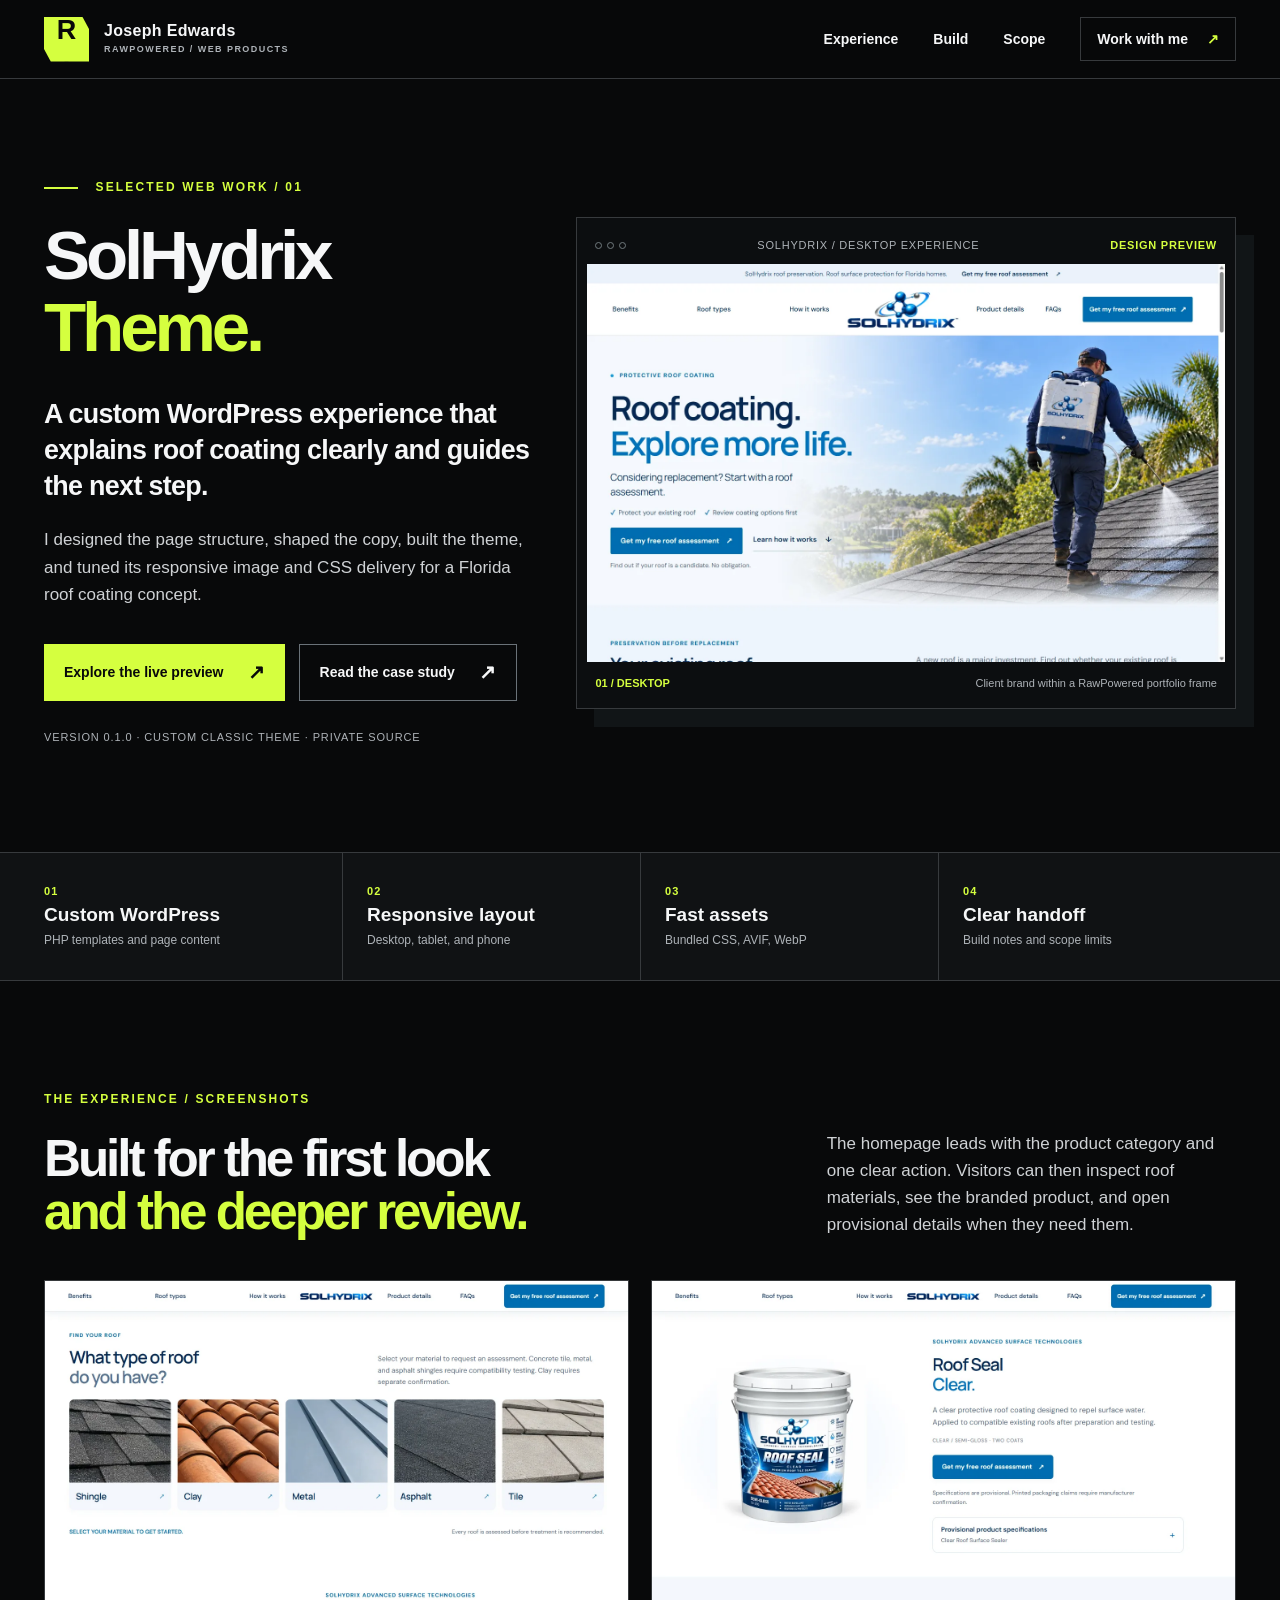
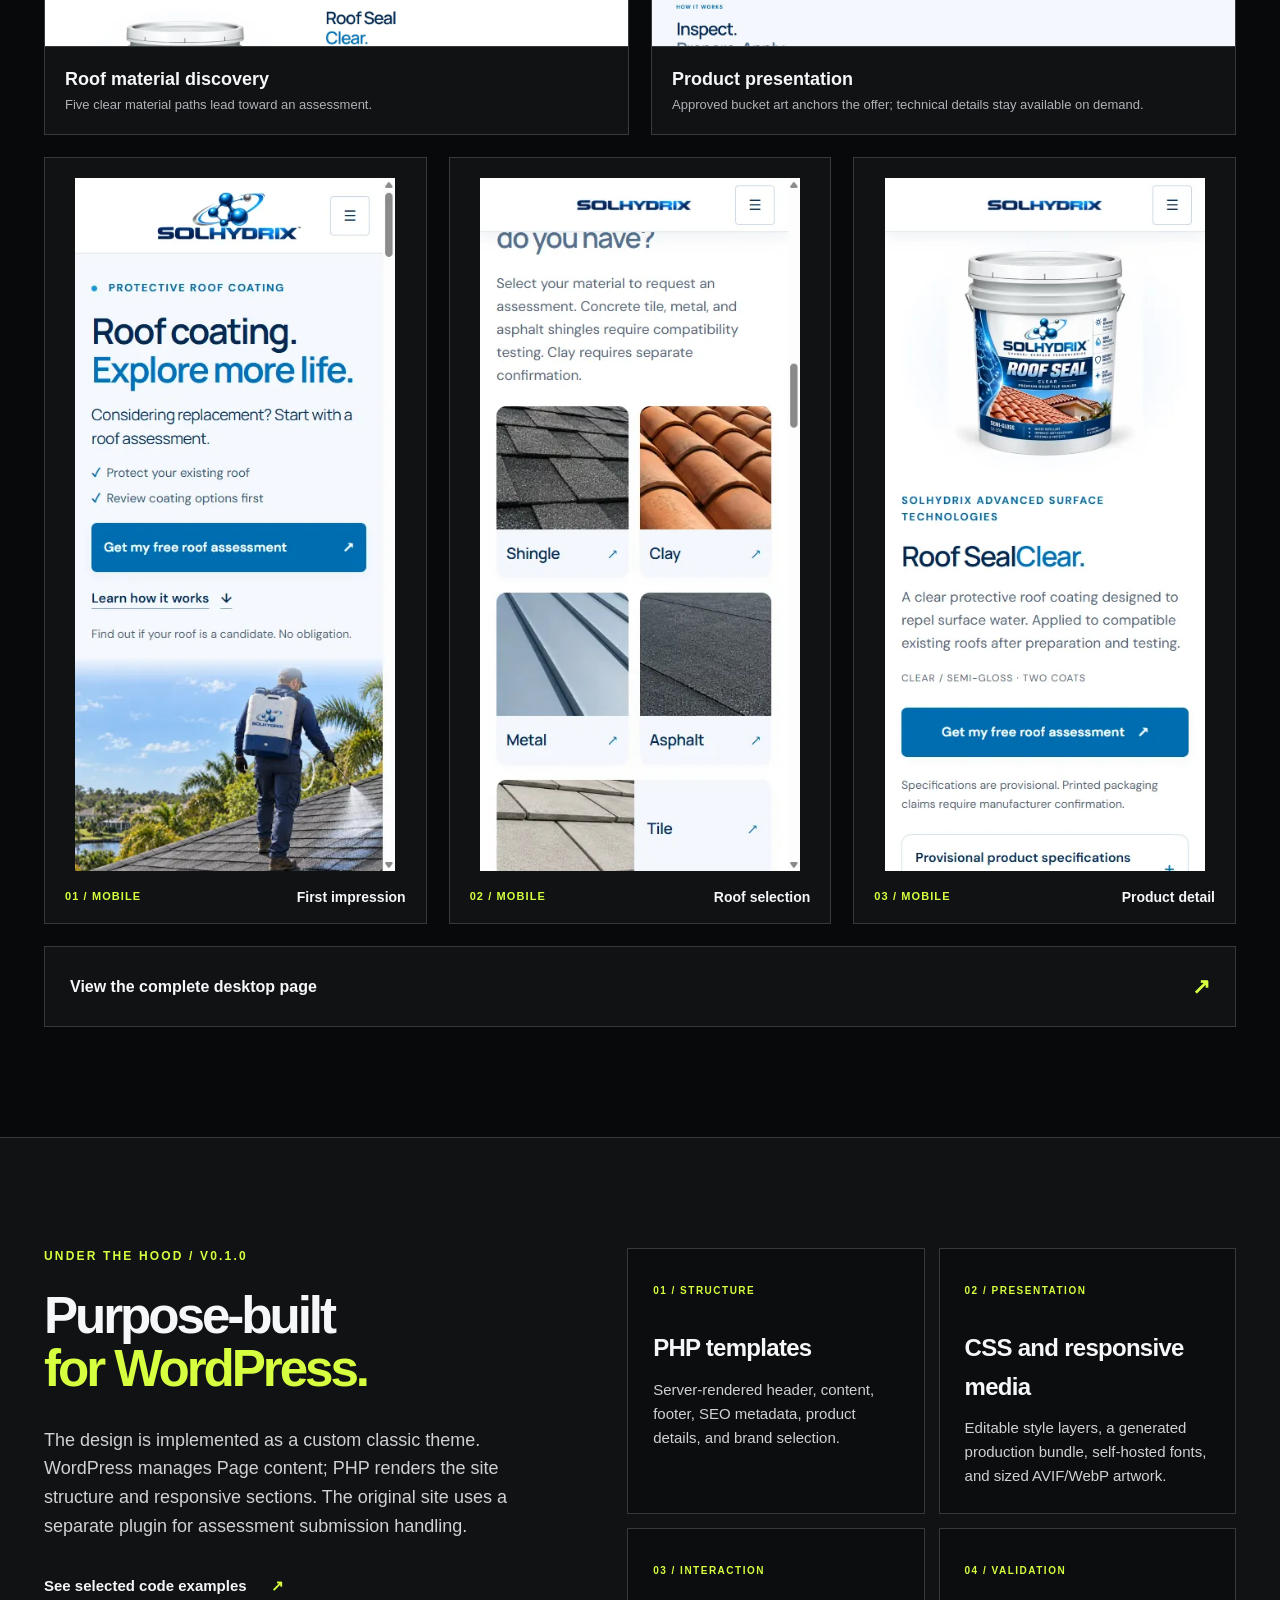
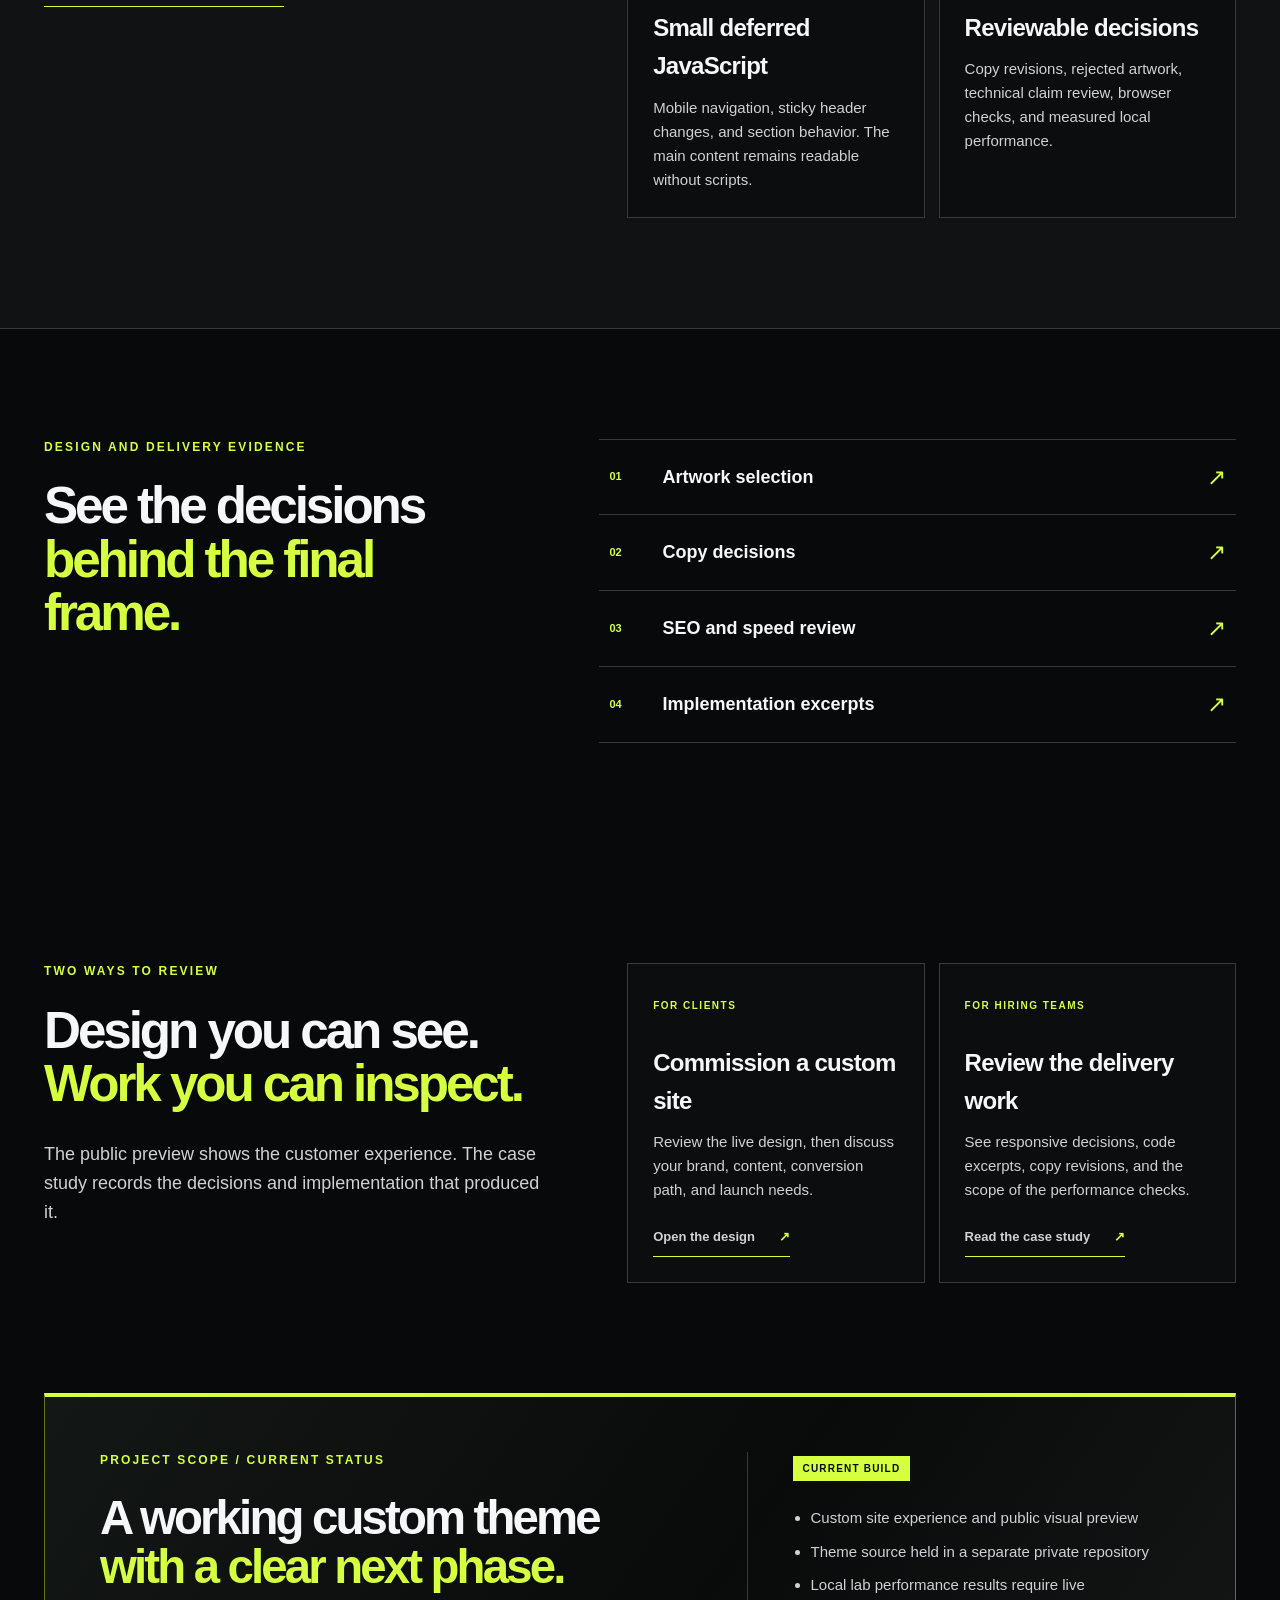
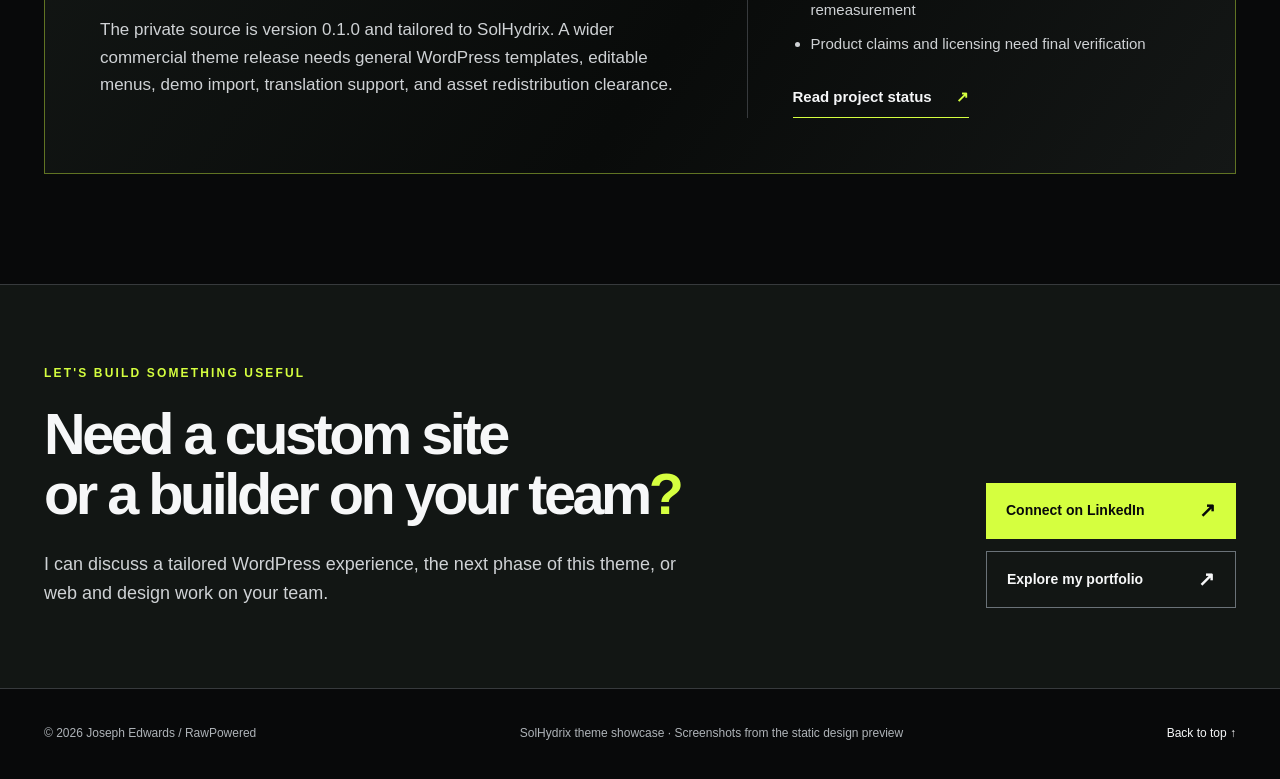
==== docs/theme.html @ f7dd192b "Add RawPowered branded theme showcase" ====
<!doctype html>
<html lang="en">
<head>
  <meta charset="utf-8">
  <meta name="viewport" content="width=device-width, initial-scale=1">
  <meta name="color-scheme" content="dark">
  <meta name="theme-color" content="#08090a">
  <meta name="description" content="Explore the SolHydrix custom WordPress theme by Joseph Edwards: responsive screenshots, the live design preview, build decisions, performance work, and project scope.">
  <link rel="canonical" href="https://rawpowered.github.io/SolHydrix-Showcase/theme.html">
  <title>SolHydrix Theme | Custom WordPress work by Joseph Edwards</title>
  <meta property="og:type" content="website">
  <meta property="og:title" content="SolHydrix Theme | Custom WordPress work">
  <meta property="og:description" content="A responsive roof coating website built as a custom WordPress theme. Explore the visual work, implementation, and project scope.">
  <meta property="og:url" content="https://rawpowered.github.io/SolHydrix-Showcase/theme.html">
  <meta property="og:image" content="https://rawpowered.github.io/SolHydrix-Showcase/theme-assets/desktop-hero.webp">
  <meta property="og:image:alt" content="SolHydrix desktop website hero with roof coating message and shingle application image">
  <link rel="icon" href="theme-assets/favicon.svg" type="image/svg+xml">
  <link rel="stylesheet" href="theme.css">
</head>
<body>
  <a class="skip-link" href="#main">Skip to content</a>
  <header class="topbar">
    <div class="shell topbar-inner">
      <a class="identity" href="https://github.com/RawPowered" aria-label="Joseph Edwards, RawPowered GitHub profile"><span class="identity-mark">R<span>.</span></span><span><strong>Joseph Edwards</strong><small>RAWPOWERED / WEB PRODUCTS</small></span></a>
      <nav aria-label="Showcase navigation">
        <a href="#experience">Experience</a>
        <a href="#build">Build</a>
        <a href="#scope">Scope</a>
        <a class="nav-contact" href="#contact">Work with me <span aria-hidden="true">↗</span></a>
      </nav>
    </div>
  </header>
  <main id="main">
    <section class="hero shell">
      <div class="hero-copy">
        <p class="kicker"><span class="kicker-line"></span> SELECTED WEB WORK / 01</p>
        <h1>SolHydrix <span>Theme.</span></h1>
        <p class="hero-lead">A custom WordPress experience that explains roof coating clearly and guides the next step.</p>
        <p class="hero-support">I designed the page structure, shaped the copy, built the theme, and tuned its responsive image and CSS delivery for a Florida roof coating concept.</p>
        <div class="hero-actions">
          <a class="button button-lime" href="index.html">Explore the live preview <span aria-hidden="true">↗</span></a>
          <a class="button button-outline" href="https://github.com/RawPowered/SolHydrix-Showcase">Read the case study <span aria-hidden="true">↗</span></a>
        </div>
        <p class="hero-footnote">Version 0.1.0 · Custom classic theme · Private source</p>
      </div>
      <figure class="hero-frame">
        <div class="browser-bar"><span class="browser-dots" aria-hidden="true"><i></i><i></i><i></i></span><span>SolHydrix / desktop experience</span><span class="browser-live">DESIGN PREVIEW</span></div>
        <img src="theme-assets/desktop-hero.webp" width="1440" height="900" alt="Desktop screenshot of the SolHydrix homepage with centered logo, clear roof coating headline, and shingle application visual" fetchpriority="high">
        <figcaption><span>01 / DESKTOP</span><span>Client brand within a RawPowered portfolio frame</span></figcaption>
      </figure>
    </section>

    <div class="proof-band" aria-label="Project capabilities">
      <div class="shell proof-grid">
        <div><span>01</span><strong>Custom WordPress</strong><small>PHP templates and page content</small></div>
        <div><span>02</span><strong>Responsive layout</strong><small>Desktop, tablet, and phone</small></div>
        <div><span>03</span><strong>Fast assets</strong><small>Bundled CSS, AVIF, WebP</small></div>
        <div><span>04</span><strong>Clear handoff</strong><small>Build notes and scope limits</small></div>
      </div>
    </div>

    <section id="experience" class="section shell">
      <div class="section-head">
        <div><p class="kicker">THE EXPERIENCE / SCREENSHOTS</p><h2>Built for the first look<br><span>and the deeper review.</span></h2></div>
        <p>The homepage leads with the product category and one clear action. Visitors can then inspect roof materials, see the branded product, and open provisional details when they need them.</p>
      </div>
      <div class="screenshot-grid">
        <figure class="shot shot-wide"><img src="theme-assets/roof-types.webp" width="1440" height="900" alt="Desktop SolHydrix roof materials section with shingle, clay, metal, asphalt, and tile cards" loading="lazy"><figcaption><strong>Roof material discovery</strong><span>Five clear material paths lead toward an assessment.</span></figcaption></figure>
        <figure class="shot shot-wide"><img src="theme-assets/product-section.webp" width="1440" height="900" alt="Desktop product section showing the SolHydrix Roof Seal Clear bucket and expandable provisional specifications" loading="lazy"><figcaption><strong>Product presentation</strong><span>Approved bucket art anchors the offer; technical details stay available on demand.</span></figcaption></figure>
      </div>
      <div class="mobile-gallery" aria-label="Mobile theme screenshots">
        <figure class="phone-shot"><img src="theme-assets/mobile-hero.webp" width="390" height="844" alt="Mobile SolHydrix hero with large roof coating message and assessment action" loading="lazy"><figcaption><span>01 / MOBILE</span><strong>First impression</strong></figcaption></figure>
        <figure class="phone-shot"><img src="theme-assets/mobile-materials.webp" width="390" height="844" alt="Mobile roof material cards in the SolHydrix theme" loading="lazy"><figcaption><span>02 / MOBILE</span><strong>Roof selection</strong></figcaption></figure>
        <figure class="phone-shot"><img src="theme-assets/mobile-product.webp" width="390" height="844" alt="Mobile product area with SolHydrix Roof Seal Clear bucket and call to action" loading="lazy"><figcaption><span>03 / MOBILE</span><strong>Product detail</strong></figcaption></figure>
      </div>
      <details class="full-view"><summary>View the complete desktop page <span aria-hidden="true">↗</span></summary><div class="full-image"><img src="theme-assets/full-page.webp" width="1440" height="5778" alt="Full-length desktop screenshot of the SolHydrix homepage from hero through footer" loading="lazy"></div></details>
    </section>

    <section id="build" class="section build-section">
      <div class="shell build-layout">
        <div class="build-intro"><p class="kicker">UNDER THE HOOD / V0.1.0</p><h2>Purpose-built<br><span>for WordPress.</span></h2><p>The design is implemented as a custom classic theme. WordPress manages Page content; PHP renders the site structure and responsive sections. The original site uses a separate plugin for assessment submission handling.</p><a class="text-link" href="https://github.com/RawPowered/SolHydrix-Showcase/tree/main/examples">See selected code examples <span aria-hidden="true">↗</span></a></div>
        <div class="build-cards">
          <article><span>01 / STRUCTURE</span><h3>PHP templates</h3><p>Server-rendered header, content, footer, SEO metadata, product details, and brand selection.</p></article>
          <article><span>02 / PRESENTATION</span><h3>CSS and responsive media</h3><p>Editable style layers, a generated production bundle, self-hosted fonts, and sized AVIF/WebP artwork.</p></article>
          <article><span>03 / INTERACTION</span><h3>Small deferred JavaScript</h3><p>Mobile navigation, sticky header changes, and section behavior. The main content remains readable without scripts.</p></article>
          <article><span>04 / VALIDATION</span><h3>Reviewable decisions</h3><p>Copy revisions, rejected artwork, technical claim review, browser checks, and measured local performance.</p></article>
        </div>
      </div>
    </section>

    <section class="section shell evidence-section">
      <div><p class="kicker">DESIGN AND DELIVERY EVIDENCE</p><h2>See the decisions<br><span>behind the final frame.</span></h2></div>
      <div class="evidence-links">
        <a href="https://github.com/RawPowered/SolHydrix-Showcase/tree/main/showcase/rejected-artwork"><span>01</span><strong>Artwork selection</strong><span class="arrow" aria-hidden="true">↗</span></a>
        <a href="https://github.com/RawPowered/SolHydrix-Showcase/tree/main/showcase/copywriting"><span>02</span><strong>Copy decisions</strong><span class="arrow" aria-hidden="true">↗</span></a>
        <a href="https://github.com/RawPowered/SolHydrix-Showcase/tree/main/showcase/optimizations"><span>03</span><strong>SEO and speed review</strong><span class="arrow" aria-hidden="true">↗</span></a>
        <a href="https://github.com/RawPowered/SolHydrix-Showcase/tree/main/examples"><span>04</span><strong>Implementation excerpts</strong><span class="arrow" aria-hidden="true">↗</span></a>
      </div>
    </section>

    <section class="section shell build-layout" aria-label="For clients and hiring teams">
      <div class="build-intro"><p class="kicker">TWO WAYS TO REVIEW</p><h2>Design you can see.<br><span>Work you can inspect.</span></h2><p>The public preview shows the customer experience. The case study records the decisions and implementation that produced it.</p></div>
      <div class="build-cards">
        <article><span>FOR CLIENTS</span><h3>Commission a custom site</h3><p>Review the live design, then discuss your brand, content, conversion path, and launch needs.</p><p><a class="text-link" href="index.html">Open the design <span aria-hidden="true">↗</span></a></p></article>
        <article><span>FOR HIRING TEAMS</span><h3>Review the delivery work</h3><p>See responsive decisions, code excerpts, copy revisions, and the scope of the performance checks.</p><p><a class="text-link" href="https://github.com/RawPowered/SolHydrix-Showcase">Read the case study <span aria-hidden="true">↗</span></a></p></article>
      </div>
    </section>

    <section id="scope" class="section shell scope-section">
      <div class="scope-card"><div><p class="kicker">PROJECT SCOPE / CURRENT STATUS</p><h2>A working custom theme<br><span>with a clear next phase.</span></h2><p>The private source is version 0.1.0 and tailored to SolHydrix. A wider commercial theme release needs general WordPress templates, editable menus, demo import, translation support, and asset redistribution clearance.</p></div><div class="scope-side"><span class="scope-tag">CURRENT BUILD</span><ul><li>Custom site experience and public visual preview</li><li>Theme source held in a separate private repository</li><li>Local lab performance results require live remeasurement</li><li>Product claims and licensing need final verification</li></ul><a class="text-link" href="https://github.com/RawPowered/SolHydrix-Showcase#launch-status">Read project status <span aria-hidden="true">↗</span></a></div></div>
    </section>

    <section id="contact" class="contact-section"><div class="shell contact-layout"><div><p class="kicker">LET'S BUILD SOMETHING USEFUL</p><h2>Need a custom site<br>or a builder on your team<span>?</span></h2><p>I can discuss a tailored WordPress experience, the next phase of this theme, or web and design work on your team.</p></div><div class="contact-actions"><a class="button button-lime" href="https://www.linkedin.com/in/josephedwardscto/">Connect on LinkedIn <span aria-hidden="true">↗</span></a><a class="button button-outline" href="https://github.com/RawPowered">Explore my portfolio <span aria-hidden="true">↗</span></a></div></div></section>
  </main>
  <footer class="footer"><div class="shell footer-inner"><span>© 2026 Joseph Edwards / RawPowered</span><span>SolHydrix theme showcase · Screenshots from the static design preview</span><a href="#main">Back to top ↑</a></div></footer>
</body>
</html>
---- docs/theme.css ----
:root{--bg:#08090a;--panel:#101214;--panel-2:#15181a;--line:#373a3d;--lime:#d5ff3f;--white:#f6f7f8;--body:#cfd2d5;--muted:#aeb3b8;--max:1320px}*{box-sizing:border-box}html{scroll-behavior:smooth;scroll-padding-top:90px}body{margin:0;background:var(--bg);color:var(--white);font-family:Arial,Helvetica,sans-serif;font-size:18px;line-height:1.6;-webkit-font-smoothing:antialiased}a{color:inherit;text-decoration:none}img{display:block;max-width:100%;height:auto}button,a,summary{ -webkit-tap-highlight-color:transparent}a:focus-visible,summary:focus-visible{outline:3px solid var(--lime);outline-offset:5px}.shell{width:min(var(--max),calc(100% - 88px));margin-inline:auto}.skip-link{position:fixed;left:18px;top:-100px;background:var(--lime);color:#08090a;padding:12px;z-index:1000}.skip-link:focus{top:12px}.topbar{border-bottom:1px solid var(--line);background:#08090aed;position:sticky;top:0;z-index:50;backdrop-filter:blur(14px)}.topbar-inner{min-height:78px;display:flex;align-items:center;justify-content:space-between;gap:25px}.identity{display:flex;align-items:center;gap:15px}.identity-mark{display:grid;place-items:center;width:45px;height:45px;background:var(--lime);color:var(--bg);font-size:27px;line-height:1;font-weight:900;clip-path:polygon(0 0,85% 0,100% 28%,100% 100%,15% 100%,0 72%)}.identity-mark span{color:#08090a}.identity strong{display:block;font-size:16px;letter-spacing:.02em;line-height:1.3}.identity small{display:block;color:var(--muted);letter-spacing:.16em;font-size:9px;font-weight:700}.topbar nav{display:flex;align-items:center;gap:35px;font-size:14px;font-weight:700}.topbar nav a:hover,.text-link:hover,.footer a:hover{color:var(--lime)}.topbar nav .nav-contact{border:1px solid var(--line);padding:10px 16px}.nav-contact span{color:var(--lime);margin-left:15px}.hero{display:grid;grid-template-columns:minmax(0,.85fr) minmax(0,1.15fr);gap:45px;align-items:center;padding-block:100px 105px}.kicker{color:var(--lime);font-size:12px;line-height:1.4;font-weight:800;letter-spacing:.18em;margin:0 0 24px}.kicker-line{display:inline-block;width:34px;height:2px;background:var(--lime);vertical-align:middle;margin-right:12px}.hero h1,.section h2,.contact-section h2{font-size:clamp(48px,5.4vw,82px);line-height:1.04;letter-spacing:-.06em;margin:0;font-weight:800}.hero h1 span,.section h2 span,.contact-section h2 span{color:var(--lime)}.hero-lead{font-size:clamp(24px,2.1vw,32px);line-height:1.35;letter-spacing:-.025em;margin:32px 0 22px;max-width:580px;font-weight:700}.hero-support{color:var(--body);font-size:17px;max-width:580px;margin:0}.hero-actions{display:flex;flex-wrap:wrap;gap:14px;margin-top:36px}.button{display:inline-flex;align-items:center;justify-content:space-between;gap:24px;min-height:56px;padding:14px 20px;font-size:14px;font-weight:800;line-height:1.35;transition:transform .2s ease,border-color .2s ease,background .2s ease}.button:hover{transform:translateY(-3px)}.button-lime{background:var(--lime);color:var(--bg)}.button-lime:hover{background:#e4ff79}.button-outline{border:1px solid #6a7278;color:var(--white)}.button-outline:hover{border-color:var(--lime)}.button span{font-size:20px}.hero-footnote{font-size:11px;color:var(--muted);letter-spacing:.08em;text-transform:uppercase;margin:28px 0 0}.hero-frame{border:1px solid var(--line);background:#0c0e10;padding:10px;margin:0;box-shadow:18px 18px 0 #111517}.browser-bar{display:flex;align-items:center;justify-content:space-between;gap:12px;min-height:36px;padding:0 8px;color:var(--muted);font-size:11px;letter-spacing:.07em;text-transform:uppercase}.browser-dots{display:flex;gap:5px}.browser-dots i{width:7px;height:7px;border:1px solid #717a7e;border-radius:50%}.browser-live{color:var(--lime);font-weight:700}.hero-frame img{width:100%;aspect-ratio:16/10;object-fit:cover;object-position:top}.hero-frame figcaption{display:flex;justify-content:space-between;gap:10px;color:var(--muted);font-size:11px;padding:13px 8px 5px}.hero-frame figcaption span:first-child{color:var(--lime);font-weight:800}.proof-band{border-block:1px solid var(--line);background:var(--panel)}.proof-grid{display:grid;grid-template-columns:repeat(4,1fr)}.proof-grid>div{display:flex;flex-direction:column;gap:3px;padding:30px 24px;border-left:1px solid var(--line)}.proof-grid>div:first-child{border-left:0;padding-left:0}.proof-grid span{color:var(--lime);font-size:11px;font-weight:800;letter-spacing:.1em}.proof-grid strong{font-size:19px;line-height:1.3}.proof-grid small{color:var(--muted);font-size:12px}.section{padding-block:110px}.section-head{display:grid;grid-template-columns:1.1fr .65fr;gap:90px;align-items:end;margin-bottom:42px}.section h2{font-size:clamp(40px,4vw,60px)}.section-head>p{color:var(--body);max-width:520px;margin:0;font-size:17px}.screenshot-grid{display:grid;grid-template-columns:repeat(2,minmax(0,1fr));gap:22px}.shot{margin:0;border:1px solid var(--line);background:var(--panel)}.shot img{width:100%;aspect-ratio:16/10;object-fit:cover;object-position:top}.shot figcaption{display:flex;flex-direction:column;gap:2px;padding:18px 20px;border-top:1px solid var(--line)}.shot figcaption strong{font-size:18px}.shot figcaption span{font-size:13px;color:var(--muted)}.mobile-gallery{display:grid;grid-template-columns:repeat(3,minmax(0,1fr));gap:22px;margin-top:22px}.phone-shot{margin:0;background:var(--panel);border:1px solid var(--line);padding:20px 20px 0}.phone-shot img{width:min(100%,320px);margin:auto;aspect-ratio:390/844;object-fit:contain;object-position:top;background:#fff}.phone-shot figcaption{display:flex;justify-content:space-between;align-items:center;gap:10px;padding:15px 0;color:var(--white);font-size:14px}.phone-shot figcaption span{color:var(--lime);font-size:11px;font-weight:800;letter-spacing:.1em}.full-view{margin-top:22px;border:1px solid var(--line);background:var(--panel)}.full-view summary{padding:22px 25px;cursor:pointer;display:flex;align-items:center;justify-content:space-between;font-size:16px;font-weight:800;list-style:none}.full-view summary::-webkit-details-marker{display:none}.full-view summary span{color:var(--lime);font-size:22px}.full-image{padding:15px;max-height:1200px;overflow:auto;border-top:1px solid var(--line)}.full-image img{width:100%;height:auto}.build-section{background:#101214;border-block:1px solid var(--line)}.build-layout{display:grid;grid-template-columns:minmax(0,.9fr) minmax(0,1.1fr);gap:85px}.build-intro>p:not(.kicker){color:var(--body);font-size:18px;max-width:560px;margin:30px 0}.text-link{display:inline-block;font-size:15px;font-weight:800;border-bottom:1px solid var(--lime);padding-bottom:8px}.text-link span{color:var(--lime);margin-left:20px}.build-cards{display:grid;grid-template-columns:repeat(2,minmax(0,1fr));gap:14px}.build-cards article{border:1px solid var(--line);padding:25px;background:#0b0d0e}.build-cards article>span{color:var(--lime);font-size:10px;font-weight:800;letter-spacing:.15em}.build-cards h3{margin:26px 0 10px;font-size:24px;letter-spacing:-.03em}.build-cards p{color:var(--body);font-size:15px;line-height:1.6;margin:0}.build-cards article p + p{margin-top:22px}.build-cards .text-link{font-size:13px}.evidence-section{display:grid;grid-template-columns:.85fr 1.15fr;gap:85px}.evidence-links{border-top:1px solid var(--line)}.evidence-links a{display:grid;grid-template-columns:38px 1fr auto;align-items:center;gap:15px;padding:19px 10px;border-bottom:1px solid var(--line)}.evidence-links a:hover{background:#15181a}.evidence-links span:first-child{color:var(--lime);font-size:11px;font-weight:800}.evidence-links strong{font-size:18px}.evidence-links .arrow{color:var(--lime);font-size:23px}.scope-section{padding-top:0}.scope-card{border:1px solid #607323;border-top:4px solid var(--lime);display:grid;grid-template-columns:1.15fr .85fr;gap:60px;padding:55px;background:linear-gradient(125deg,#131715,#090b0a 55%,#141716)}.scope-card h2{font-size:clamp(38px,3.7vw,58px)}.scope-card>div>p:not(.kicker){color:var(--body);font-size:17px;max-width:700px;margin:25px 0 0}.scope-side{border-left:1px solid var(--line);padding-left:45px}.scope-tag{color:var(--bg);background:var(--lime);font-size:10px;font-weight:800;letter-spacing:.12em;padding:7px 10px}.scope-side ul{padding-left:18px;color:var(--body);font-size:15px;line-height:1.65;margin:25px 0}.scope-side li{margin-bottom:9px}.contact-section{border-top:1px solid var(--line);background:#121614;padding-block:80px}.contact-layout{display:grid;grid-template-columns:1fr auto;gap:60px;align-items:end}.contact-section h2{font-size:clamp(42px,4.5vw,68px)}.contact-section p:not(.kicker){color:var(--body);max-width:670px;margin:25px 0 0}.contact-actions{display:flex;flex-direction:column;gap:12px;min-width:250px}.footer{border-top:1px solid var(--line)}.footer-inner{min-height:90px;display:flex;align-items:center;justify-content:space-between;gap:25px;color:var(--muted);font-size:12px}.footer a{color:var(--white)}@media(max-width:1180px){.hero{grid-template-columns:1fr;gap:55px}.hero-copy{max-width:800px}.hero-frame{max-width:900px}.build-layout,.evidence-section{gap:50px}}@media(max-width:850px){.shell{width:min(var(--max),calc(100% - 44px))}.topbar nav{gap:18px}.topbar nav a:not(.nav-contact){display:none}.hero{padding-block:70px}.proof-grid{grid-template-columns:repeat(2,1fr)}.proof-grid>div:nth-child(3){border-left:0}.proof-grid>div:nth-child(n+3){border-top:1px solid var(--line)}.section{padding-block:75px}.section-head,.build-layout,.evidence-section,.scope-card,.contact-layout{grid-template-columns:1fr;gap:35px}.scope-side{border-left:0;border-top:1px solid var(--line);padding:28px 0 0}.screenshot-grid{grid-template-columns:1fr}.mobile-gallery{gap:12px}.phone-shot{padding:10px 10px 0}.phone-shot figcaption{display:block;font-size:12px}.phone-shot figcaption span{display:block;margin-bottom:4px}.contact-actions{flex-direction:row;min-width:0}.footer-inner{flex-wrap:wrap;padding-block:25px}}@media(max-width:570px){body{font-size:16px}.topbar-inner{min-height:70px}.identity strong{font-size:14px}.identity small{font-size:8px}.identity-mark{width:39px;height:39px;font-size:23px}.topbar nav .nav-contact{font-size:12px;padding:8px}.nav-contact span{margin-left:5px}.hero{padding-block:53px 65px;gap:40px}.hero h1{font-size:clamp(50px,12vw,68px)}.hero-lead{font-size:25px;margin:26px 0 18px}.hero-support{font-size:16px}.hero-actions{display:grid;grid-template-columns:1fr}.hero-footnote{font-size:10px}.browser-bar{font-size:8px}.browser-live{display:none}.hero-frame{box-shadow:8px 8px 0 #111517}.hero-frame figcaption{font-size:9px}.hero-frame figcaption span:last-child{display:none}.proof-grid>div{padding:22px 12px}.proof-grid>div:first-child{padding-left:0}.proof-grid strong{font-size:15px}.proof-grid small{font-size:11px}.section{padding-block:65px}.section h2{font-size:clamp(40px,9vw,52px)}.section-head{gap:24px;margin-bottom:30px}.section-head>p{font-size:16px}.shot figcaption{padding:15px}.shot figcaption strong{font-size:16px}.mobile-gallery{grid-template-columns:repeat(2,minmax(0,1fr))}.phone-shot:last-child{grid-column:1/-1;max-width:250px;justify-self:center}.build-cards{grid-template-columns:1fr}.evidence-links strong{font-size:16px}.scope-card{padding:28px 22px}.scope-card>div>p:not(.kicker){font-size:16px}.contact-section{padding-block:65px}.contact-actions{flex-direction:column}.footer-inner{display:block}.footer-inner span{display:block;margin-bottom:9px}}@media(prefers-reduced-motion:reduce){html{scroll-behavior:auto}*,*:before,*:after{transition:none!important}}
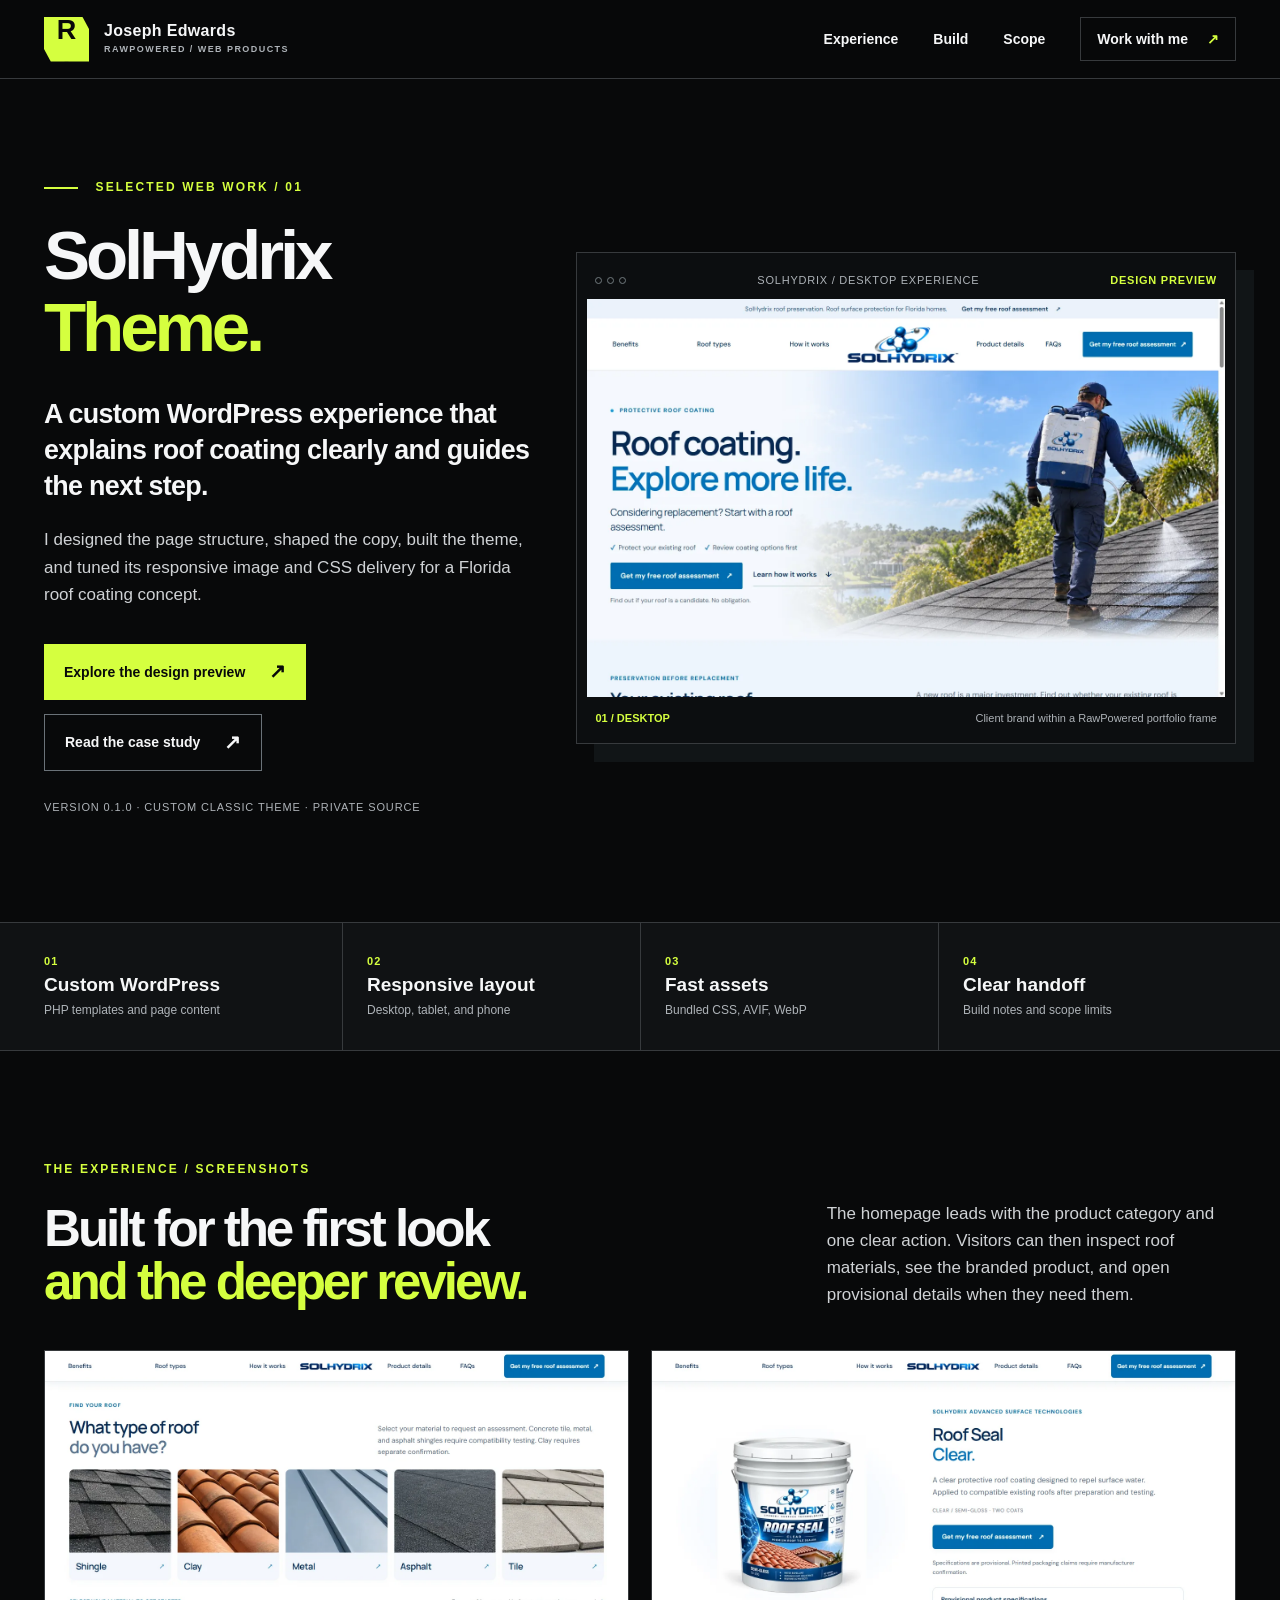
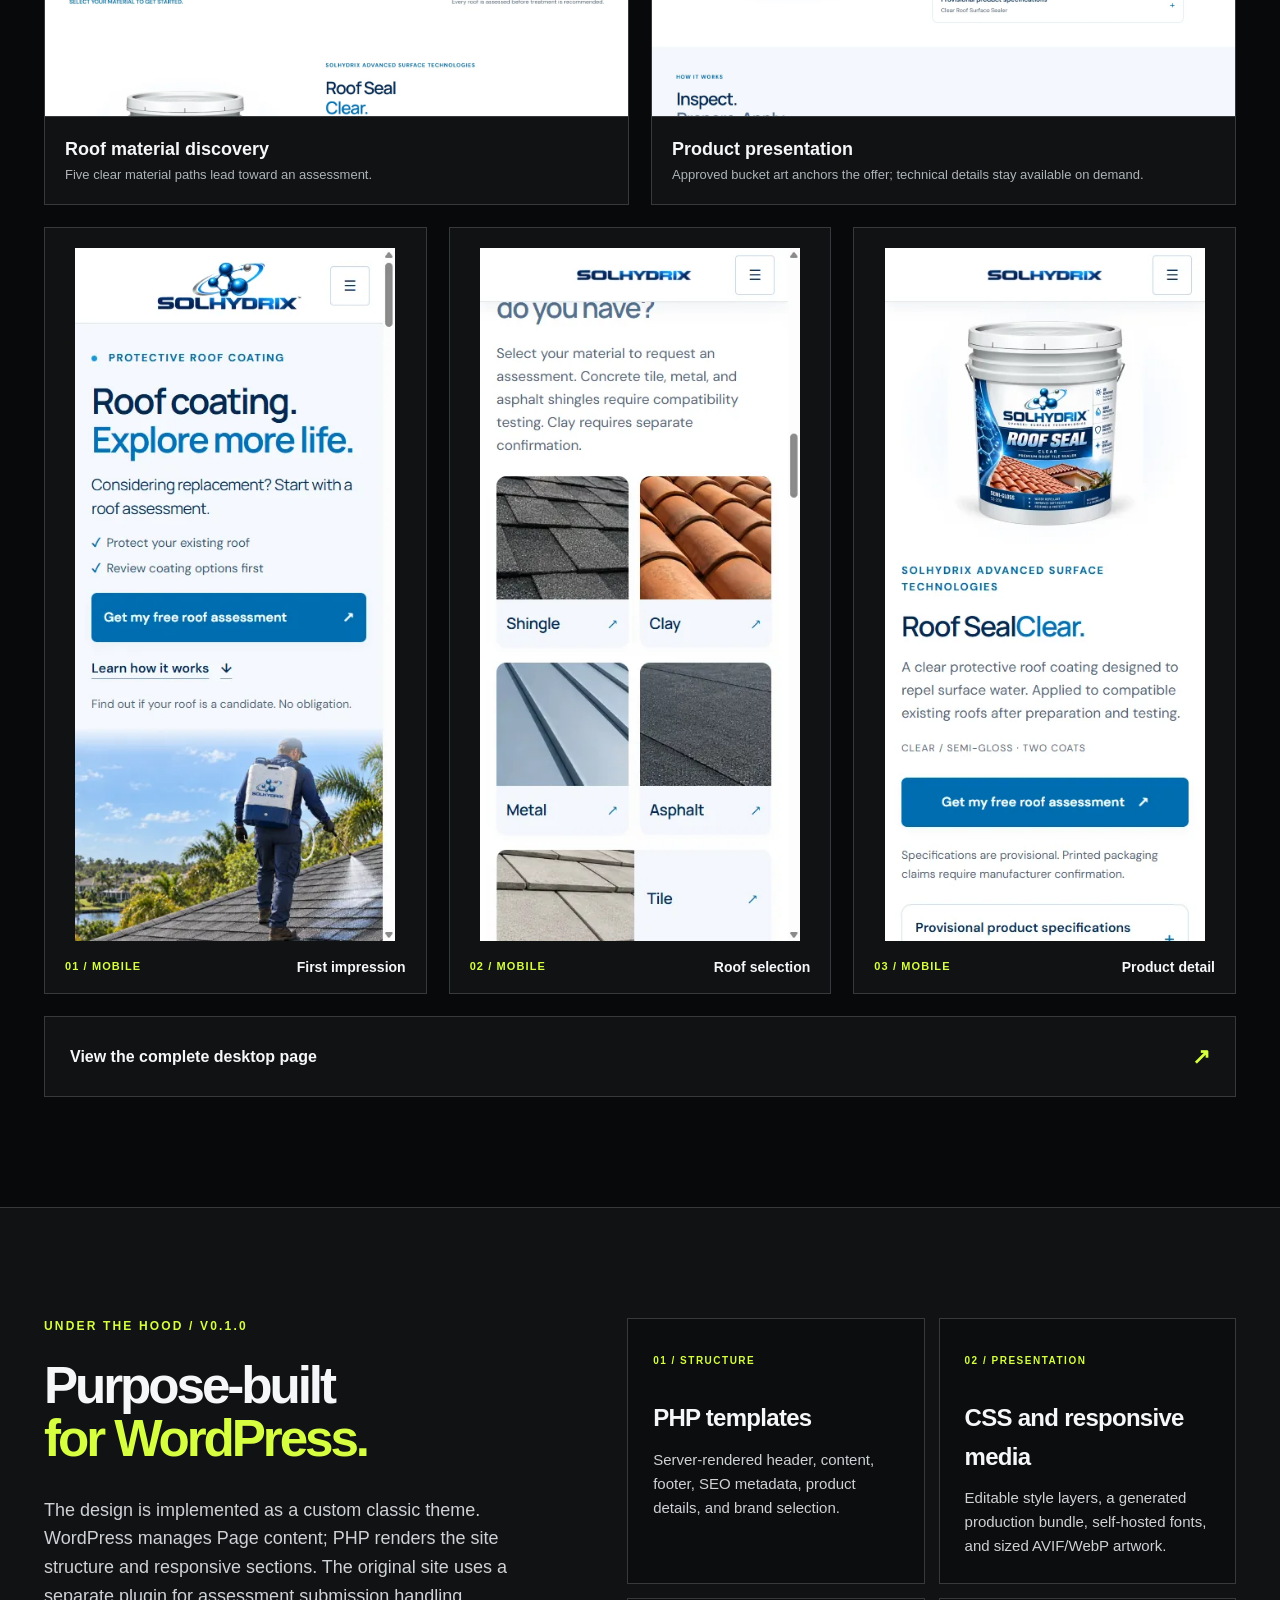
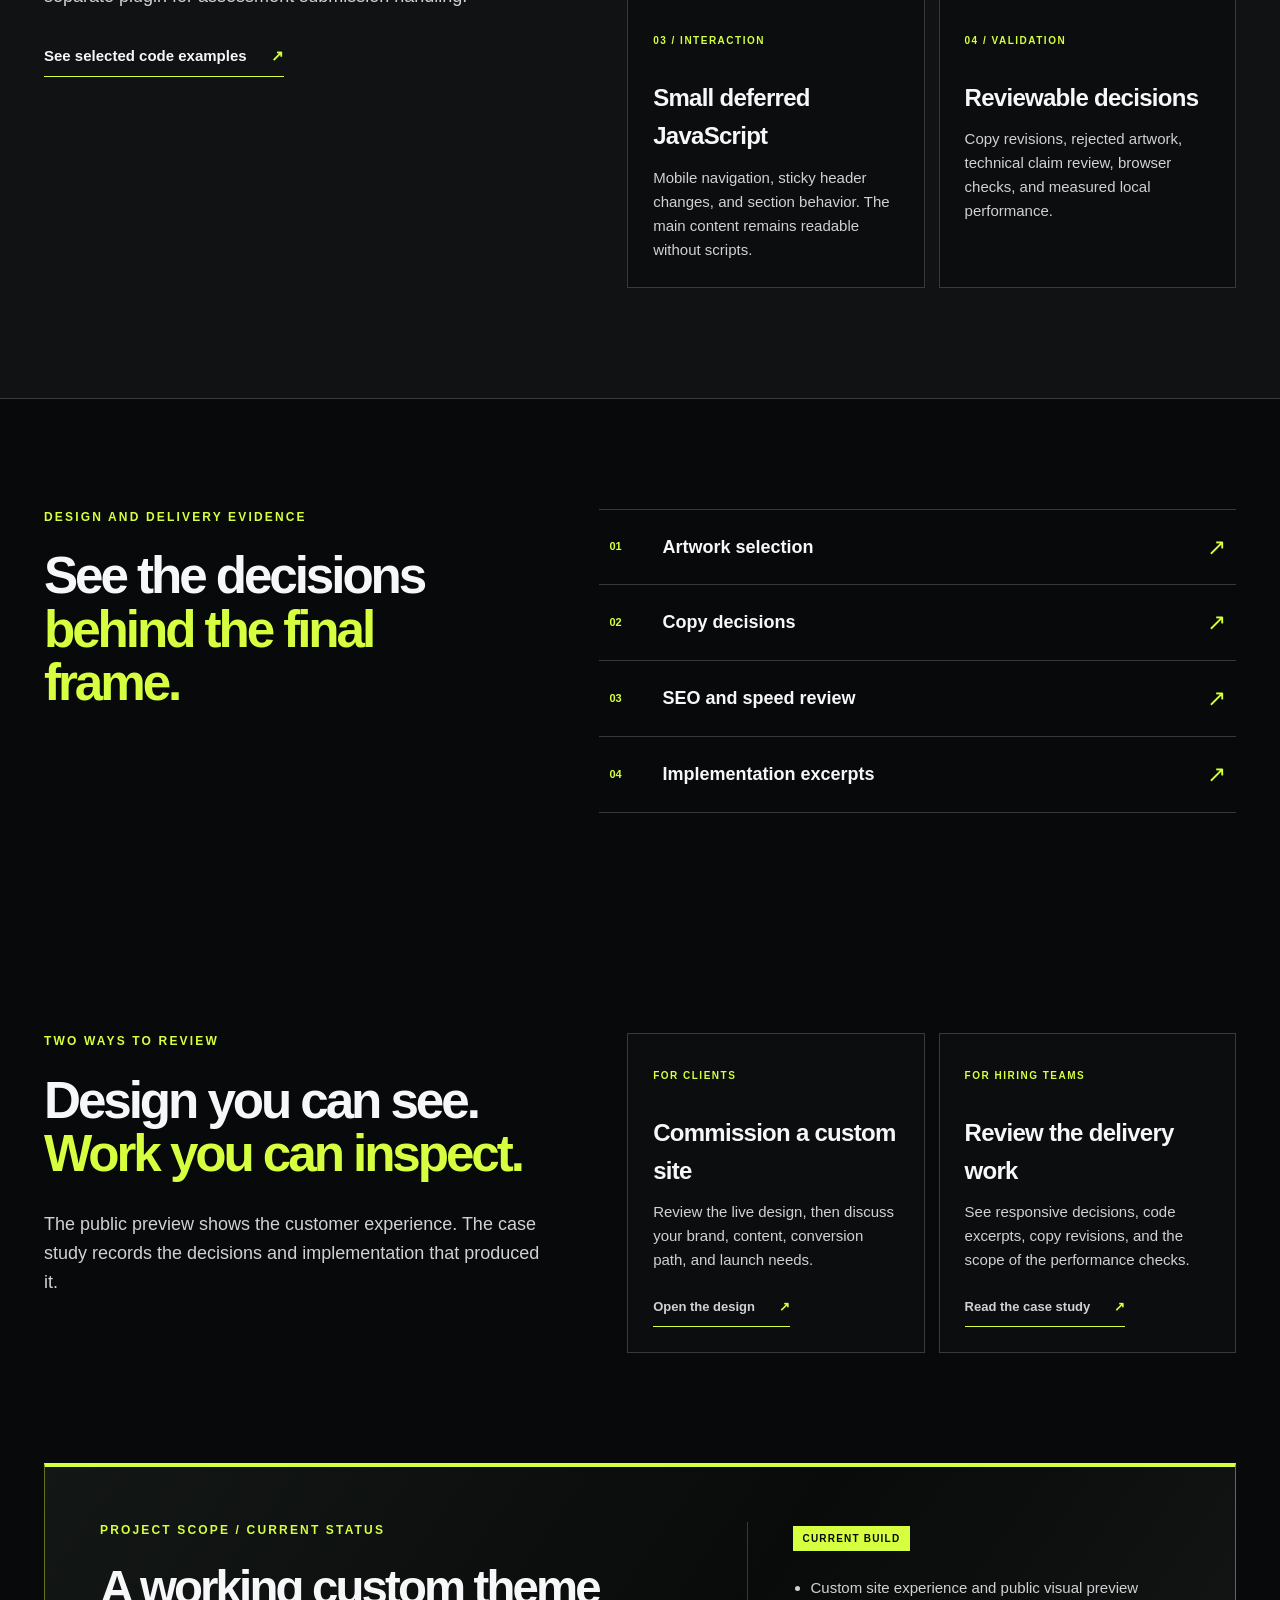
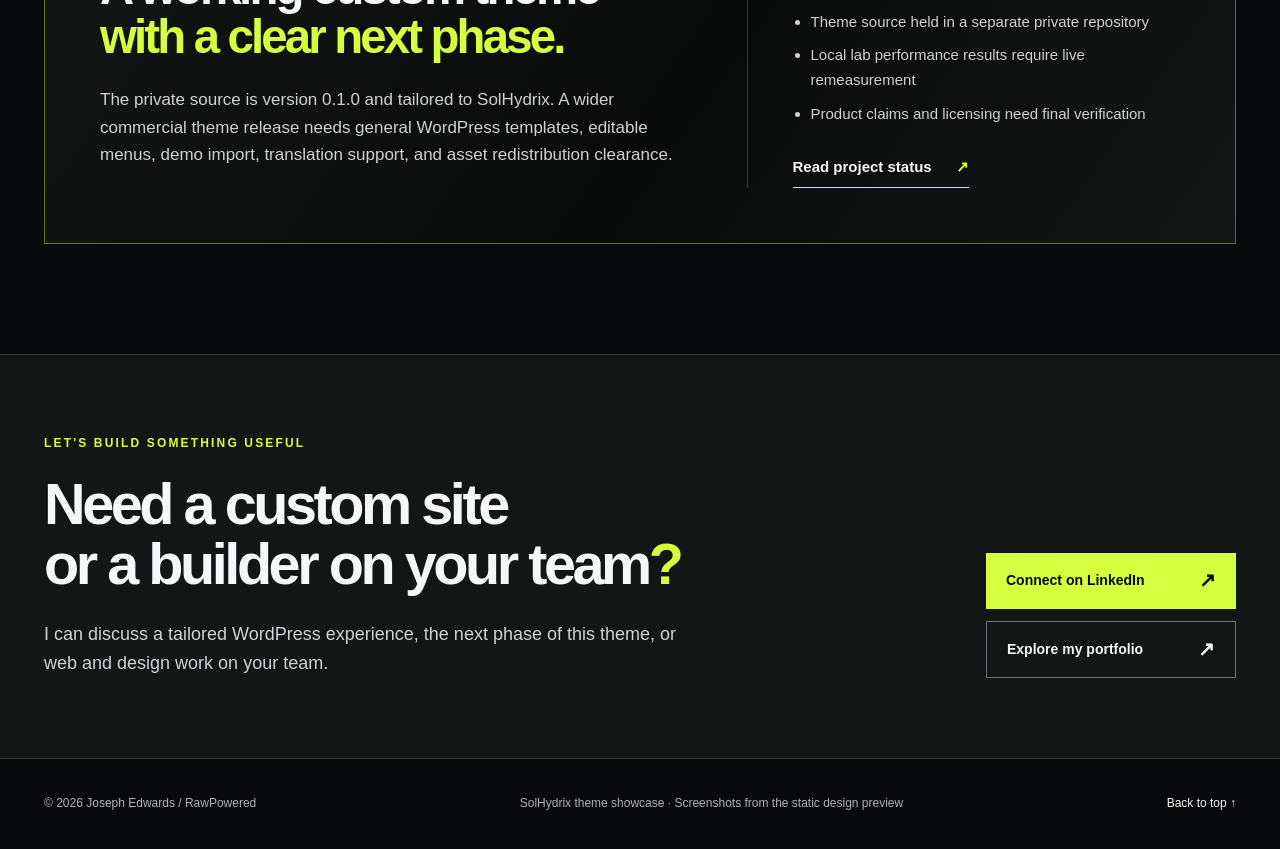
==== commit 6821cb5f: "Polish portfolio wording, evidence scope and development status" ====
--- a/docs/theme.html
+++ b/docs/theme.html
@@ -38,7 +38,7 @@
         <p class="hero-lead">A custom WordPress experience that explains roof coating clearly and guides the next step.</p>
         <p class="hero-support">I designed the page structure, shaped the copy, built the theme, and tuned its responsive image and CSS delivery for a Florida roof coating concept.</p>
         <div class="hero-actions">
-          <a class="button button-lime" href="index.html">Explore the live preview <span aria-hidden="true">↗</span></a>
+          <a class="button button-lime" href="index.html">Explore the design preview <span aria-hidden="true">↗</span></a>
           <a class="button button-outline" href="https://github.com/RawPowered/SolHydrix-Showcase">Read the case study <span aria-hidden="true">↗</span></a>
         </div>
         <p class="hero-footnote">Version 0.1.0 · Custom classic theme · Private source</p>
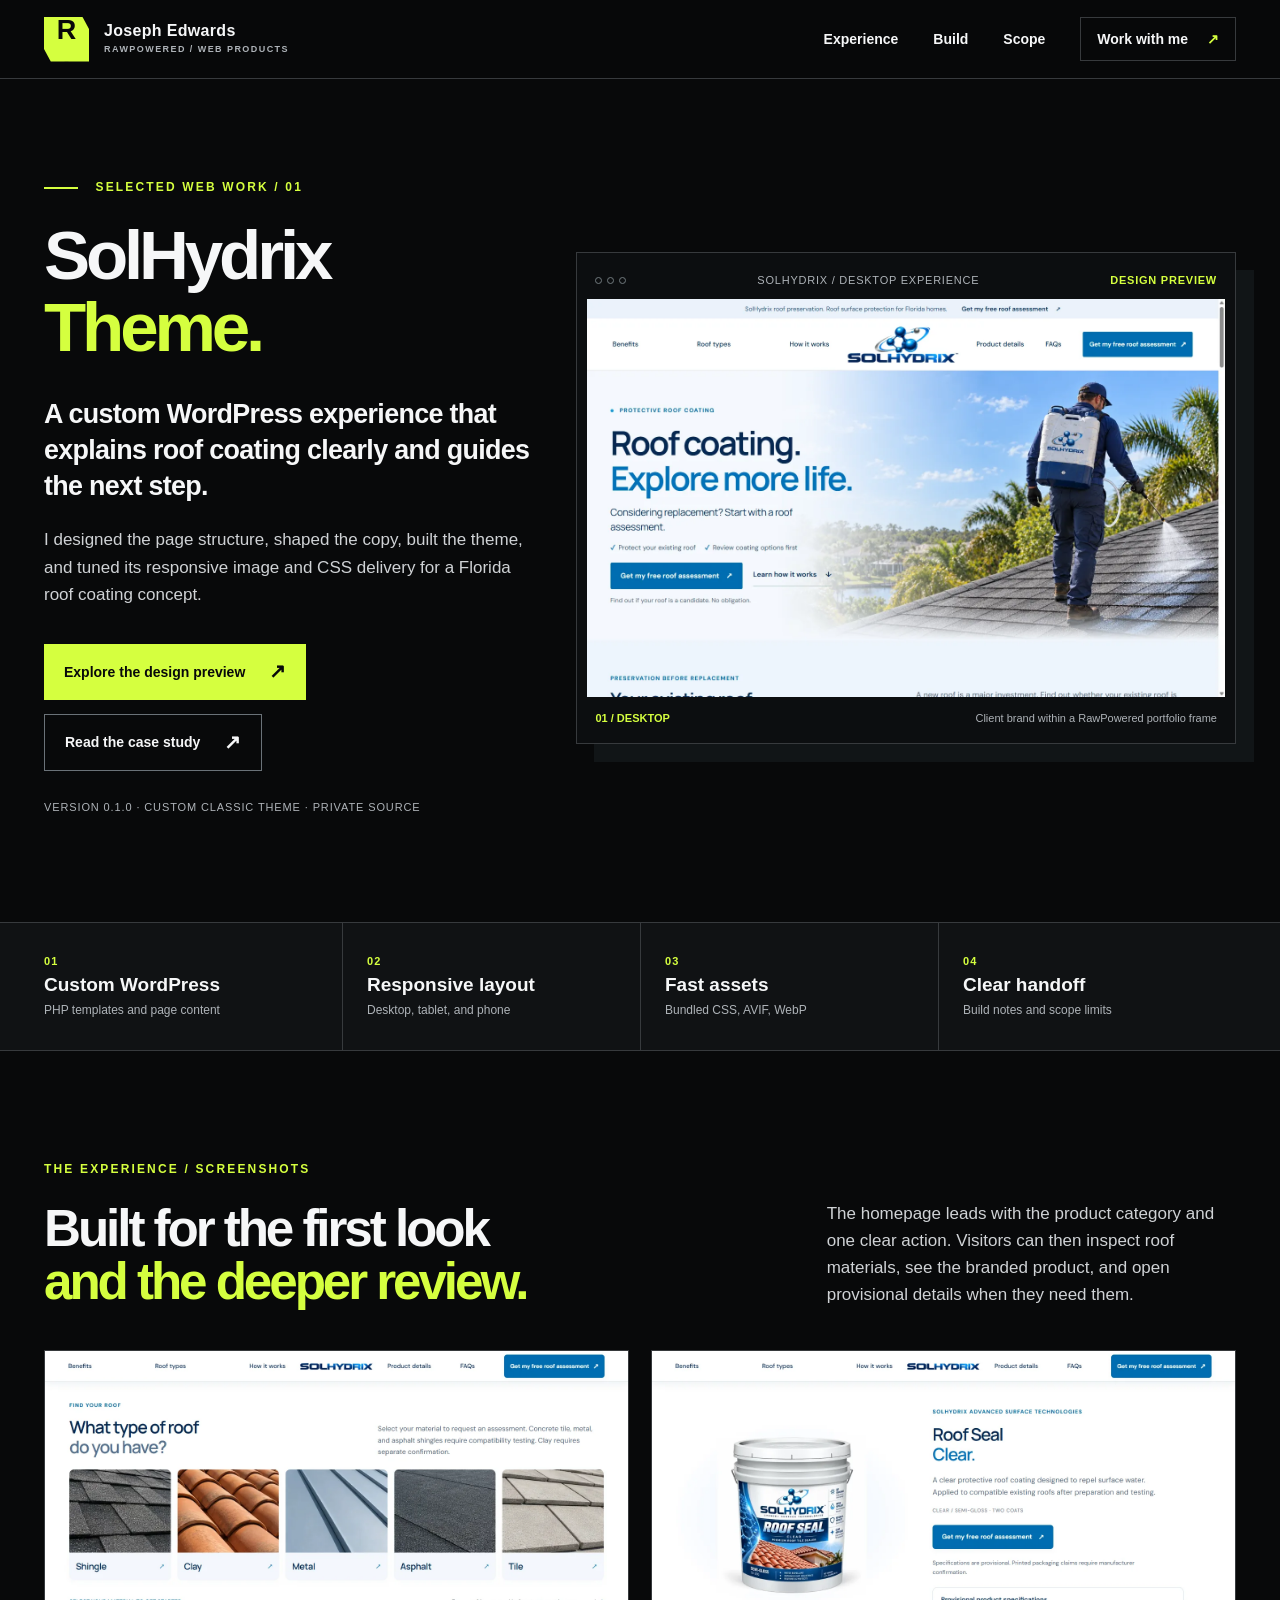
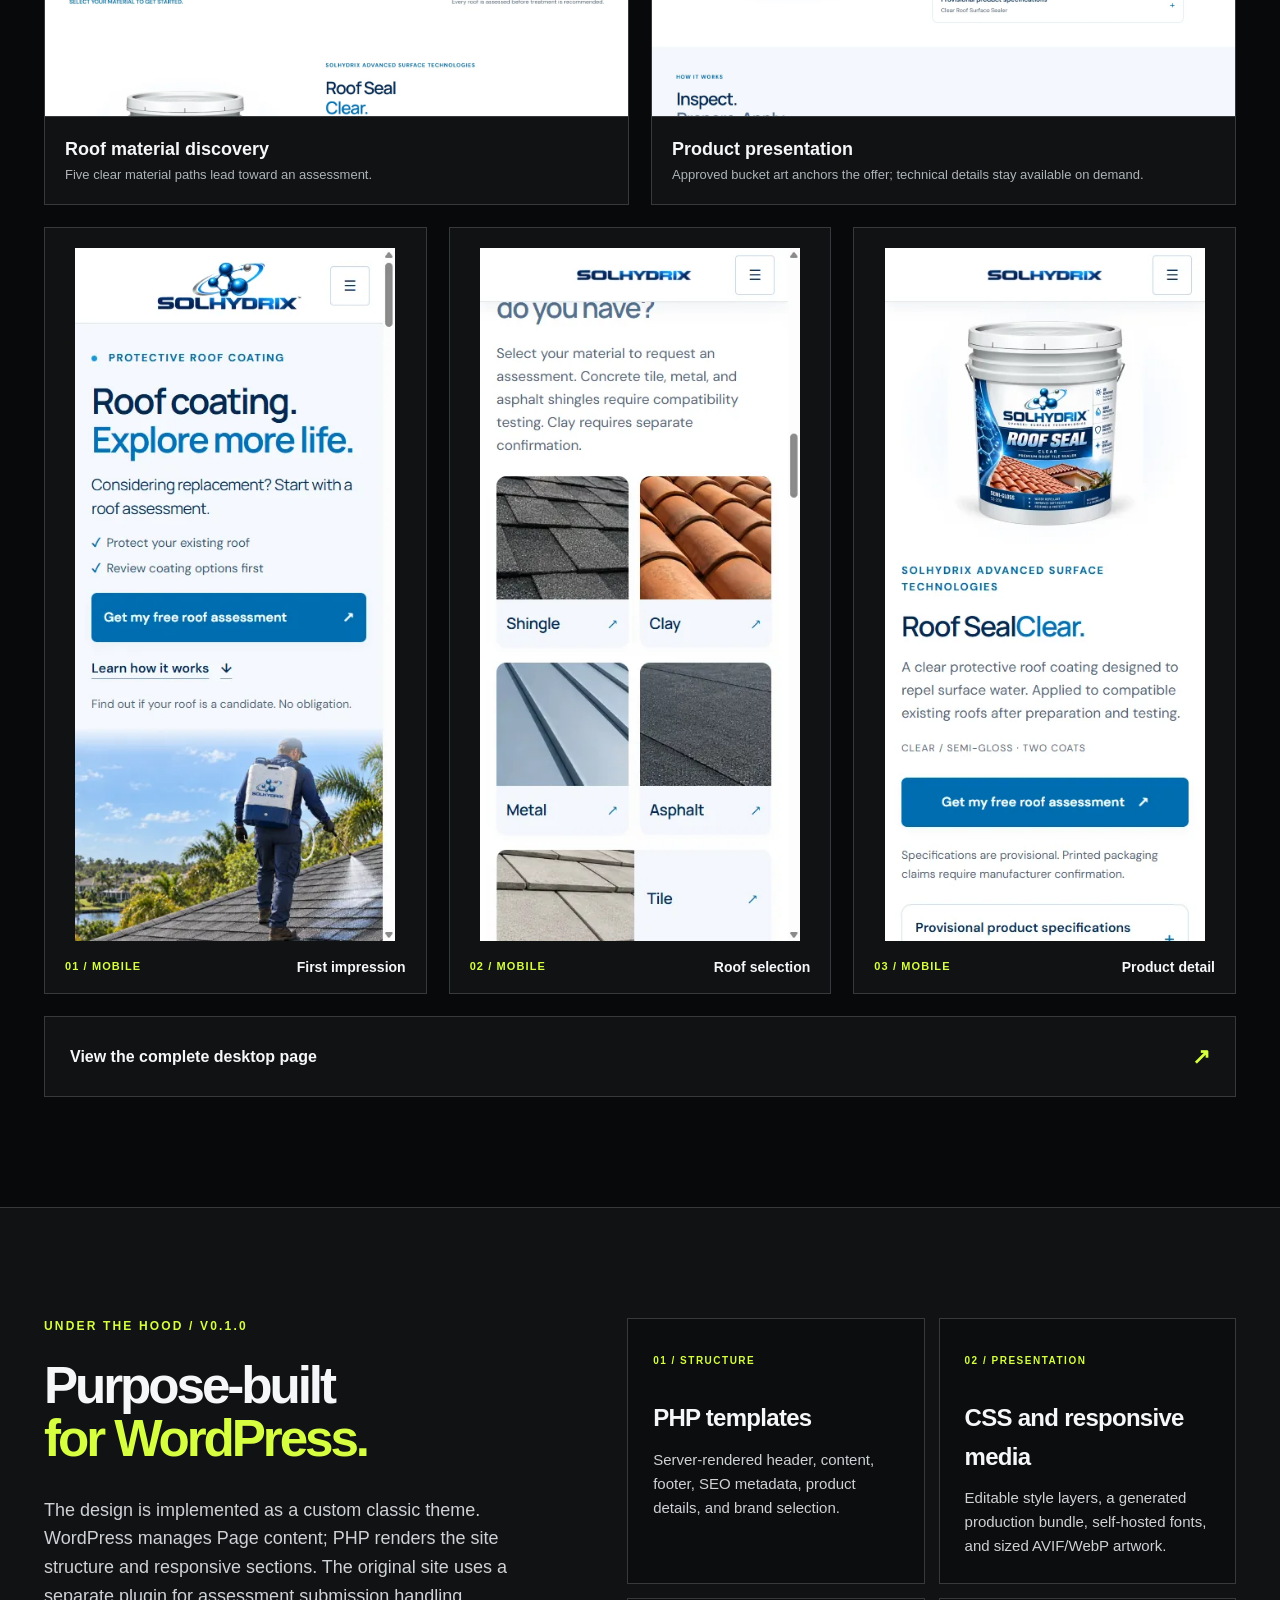
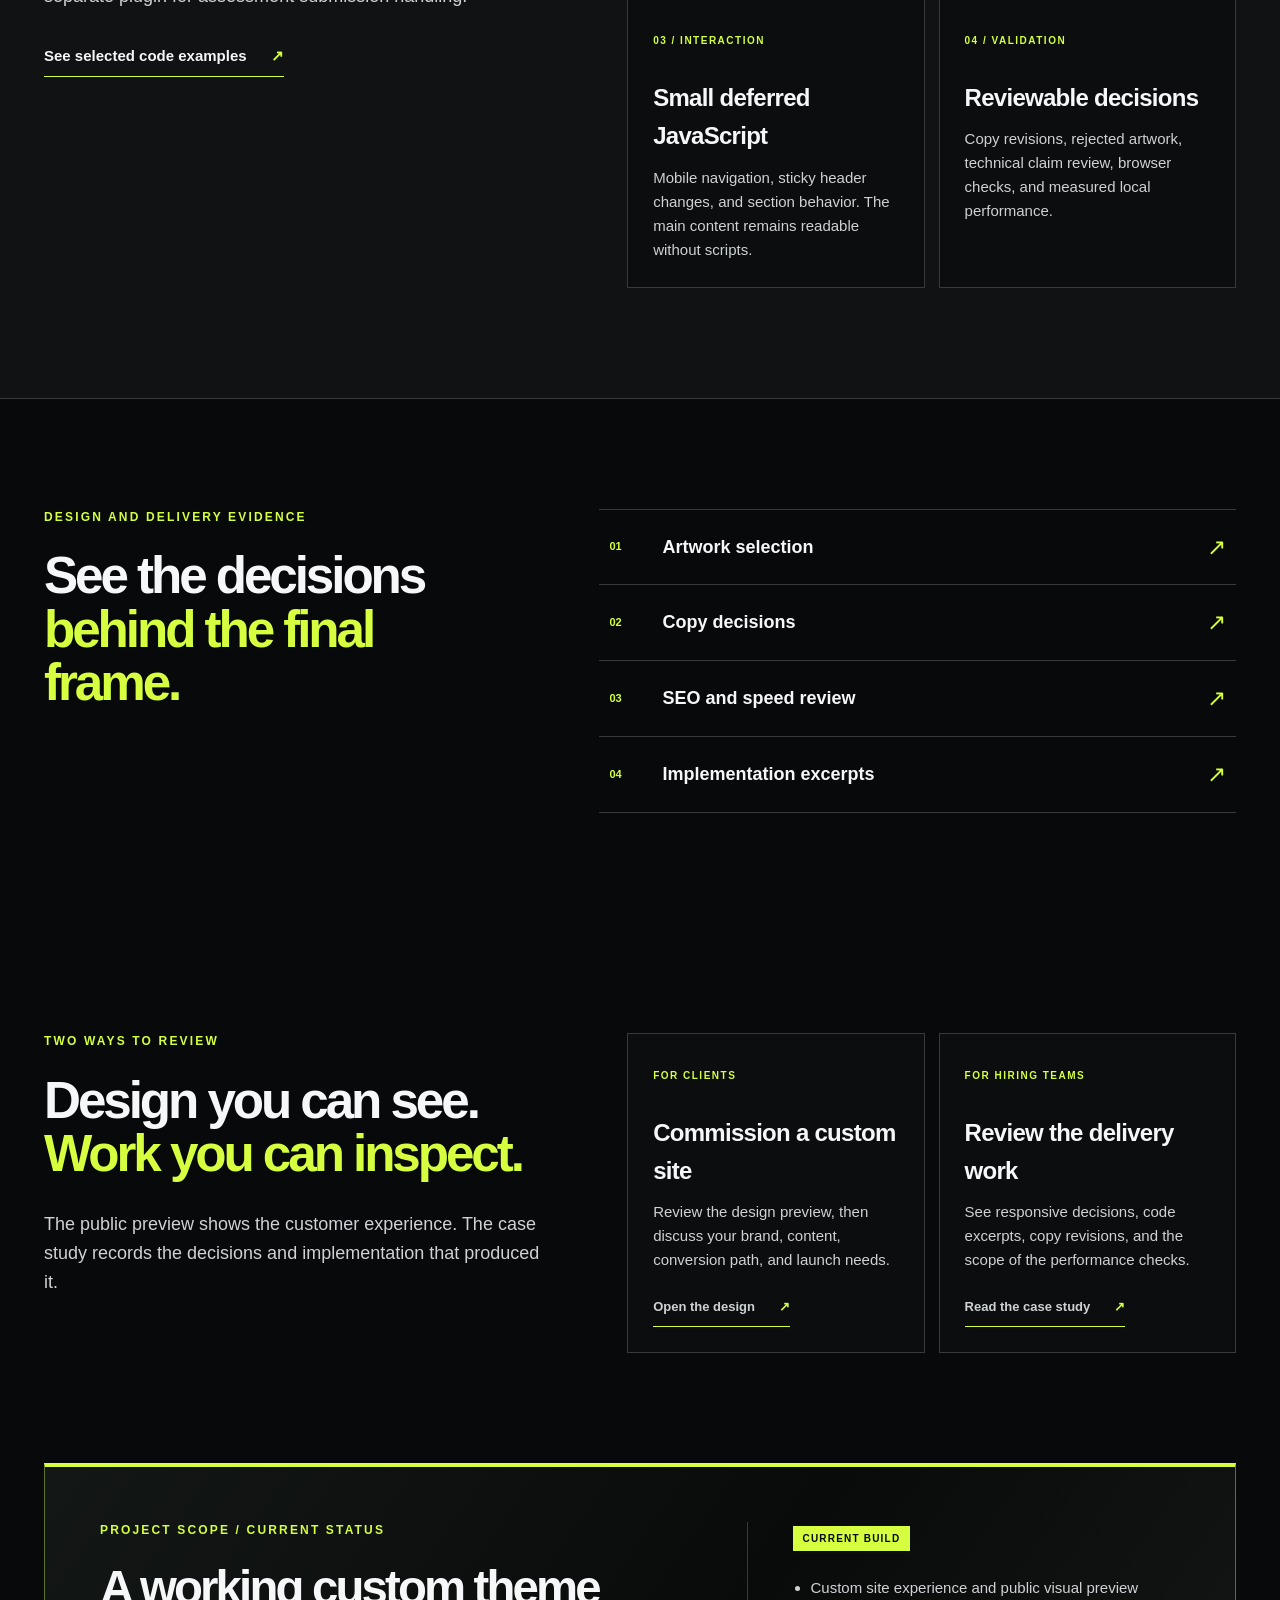
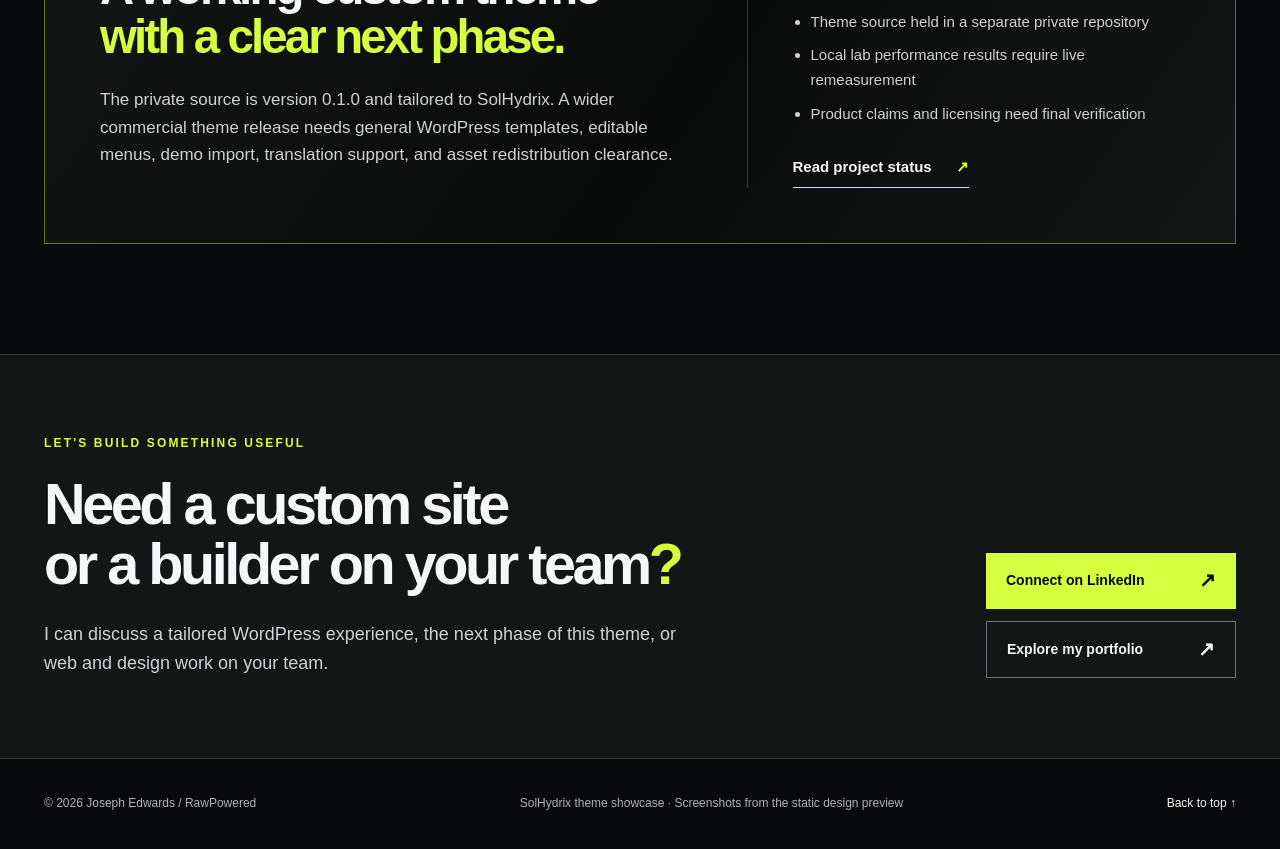
==== commit 4c220dd2: "Polish preview wording and portfolio terminology" ====
--- a/docs/theme.html
+++ b/docs/theme.html
@@ -5,7 +5,7 @@
   <meta name="viewport" content="width=device-width, initial-scale=1">
   <meta name="color-scheme" content="dark">
   <meta name="theme-color" content="#08090a">
-  <meta name="description" content="Explore the SolHydrix custom WordPress theme by Joseph Edwards: responsive screenshots, the live design preview, build decisions, performance work, and project scope.">
+  <meta name="description" content="Explore the SolHydrix custom WordPress theme by Joseph Edwards: responsive screenshots, the design preview, build decisions, performance work, and project scope.">
   <link rel="canonical" href="https://rawpowered.github.io/SolHydrix-Showcase/theme.html">
   <title>SolHydrix Theme | Custom WordPress work by Joseph Edwards</title>
   <meta property="og:type" content="website">
@@ -101,7 +101,7 @@
     <section class="section shell build-layout" aria-label="For clients and hiring teams">
       <div class="build-intro"><p class="kicker">TWO WAYS TO REVIEW</p><h2>Design you can see.<br><span>Work you can inspect.</span></h2><p>The public preview shows the customer experience. The case study records the decisions and implementation that produced it.</p></div>
       <div class="build-cards">
-        <article><span>FOR CLIENTS</span><h3>Commission a custom site</h3><p>Review the live design, then discuss your brand, content, conversion path, and launch needs.</p><p><a class="text-link" href="index.html">Open the design <span aria-hidden="true">↗</span></a></p></article>
+        <article><span>FOR CLIENTS</span><h3>Commission a custom site</h3><p>Review the design preview, then discuss your brand, content, conversion path, and launch needs.</p><p><a class="text-link" href="index.html">Open the design <span aria-hidden="true">↗</span></a></p></article>
         <article><span>FOR HIRING TEAMS</span><h3>Review the delivery work</h3><p>See responsive decisions, code excerpts, copy revisions, and the scope of the performance checks.</p><p><a class="text-link" href="https://github.com/RawPowered/SolHydrix-Showcase">Read the case study <span aria-hidden="true">↗</span></a></p></article>
       </div>
     </section>
